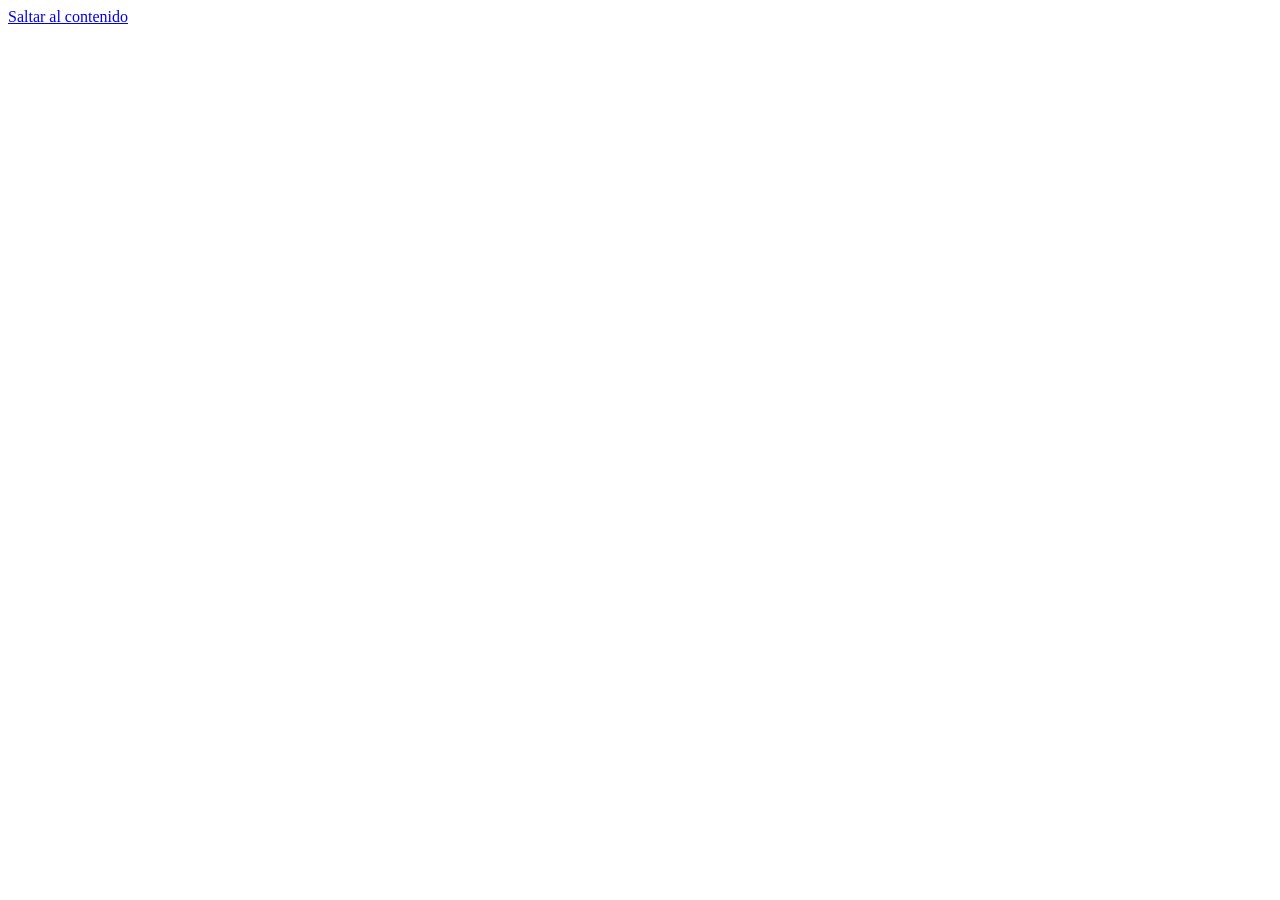
==== index.html @ cdac4b61 "Añadir la aplicación web y las instrucciones de uso" ====
<!doctype html>
<html lang="es-PE">
<head>
  <meta charset="utf-8">
  <meta name="viewport" content="width=device-width,initial-scale=1">
  <meta name="theme-color" content="#1F5D3A">
  <meta name="description" content="AgroAlerta: registra observaciones de tus cultivos, prepara evidencia y sigue tus casos.">
  <title>AgroAlerta · Cuidamos lo que cultivas</title>
  <link rel="icon" href="iconos/hoja.svg" type="image/svg+xml">
  <link rel="stylesheet" href="css/estilos.css">
  <script id="catalogo-del-paquete" type="application/json">
{
  "version": "agroalerta-online-1",
  "casos": [
    {
      "id": "CC-001",
      "crop": "Tomate",
      "zone": "Sector norte",
      "status": "Revisión requerida",
      "date": "2026-11-05",
      "urgency": "Alta declarada",
      "reason": "El productor pide revisión",
      "complete": true
    },
    {
      "id": "CC-002",
      "crop": "Lechuga",
      "zone": "Sector sur",
      "status": "Completar evidencia",
      "date": "2026-11-04",
      "urgency": "Normal declarada",
      "reason": "Falta fotografía de detalle",
      "complete": false
    },
    {
      "id": "CC-003",
      "crop": "Tomate",
      "zone": "Sector sur",
      "status": "En seguimiento",
      "date": "2026-11-03",
      "urgency": "Normal declarada",
      "reason": "Revisión de evolución pendiente",
      "complete": true
    }
  ],
  "guias": [
    {
      "id": "OBS-1",
      "crop": "Hortalizas",
      "version": "1.0",
      "author": "Equipo AgroAlerta",
      "status": "En revisión",
      "source": "Guía de observación. Referencia: SENASA (2020)",
      "url": "https://www.senasa.gob.pe/senasacontigo/miles-de-agricultores-ya-aplican-control-biologico-para-manejo-de-plagas/"
    },
    {
      "id": "OBS-0",
      "crop": "Hortalizas",
      "version": "0.9",
      "author": "Equipo AgroAlerta",
      "status": "Retirada",
      "source": "Archivo de guías",
      "url": null
    }
  ]
}
  </script>
  <script defer src="js/datos.js"></script>
  <script defer src="js/script.js"></script>
</head>
<body>
  <a class="skip" href="#main">Saltar al contenido</a>
  <template id="plantilla-parcelas">
<div class="p02"><section id="inicio-parcelas" class="bienvenida">
      <div class="bienvenida-texto">
        <p class="etiqueta-superior">Gestión de parcelas</p>
        <h1 tabindex="-1">Mis parcelas</h1>
        <p>Registra tus cultivos y abre el historial de observaciones de cada parcela.</p>
      </div>

      
      <figure class="imagen imagen-hero"><img src="imagenes/hero-agricola.jpg" alt="Hileras de hortalizas de hoja cultivadas en campo"></figure>
    </section>

    
    <section id="registrar-parcela" class="formulario-tarjeta">
      <h2>Registrar parcela</h2>
      <p>Indica el nombre y el cultivo. Puedes añadir un distrito o sector.</p>

      <form id="parcel-form" novalidate>
          <div class="form-error" role="alert" tabindex="-1" hidden></div>
        <div class="campo">
          <label for="parcelName">Nombre de la parcela <span class="requisito">(obligatorio)</span></label>
          <input type="text" id="parcelName" name="parcelName" maxlength="80" placeholder="Ej.: Parcela Norte" required>
        </div>

        <div class="campo">
          <label for="crop">Cultivo <span class="requisito">(obligatorio)</span></label>
          <input type="text" id="crop" name="crop" list="hortalizas" required maxlength="80" placeholder="Ej.: Lechuga">
          <datalist id="hortalizas"><option>Lechuga</option><option>Tomate</option><option>Ají</option><option>Cebolla</option><option>Papa</option></datalist>
        </div>

        <div class="campo">
          <label for="zone">Zona <span class="requisito">(opcional)</span></label>
          <input type="text" id="zone" name="zone" maxlength="100" placeholder="Ej.: Valle del Mantaro">
        </div>

        <div class="acciones">
          
          <button class="button primary" type="submit">Registrar parcela</button>
          
        </div>
      </form>
    </section>

    <section class="mis-parcelas" aria-labelledby="tus-parcelas"><h2 id="tus-parcelas">Parcelas registradas</h2><div class="lista-parcelas"></div></section></div>
</template>
  <div id="app"></div>
  <div id="announcer" class="sr-only" role="status" aria-live="polite" aria-atomic="true"></div>
  <div id="toast" class="toast" role="status" hidden></div>
  <dialog id="image-dialog" aria-label="Fotografía ampliada"><button class="button secondary" id="close-image">Cerrar imagen</button><img alt="Fotografía del caso ampliada" id="full-image"></dialog>
  <noscript>Activa JavaScript para abrir tu cuaderno de campo.</noscript>
</body>
</html>
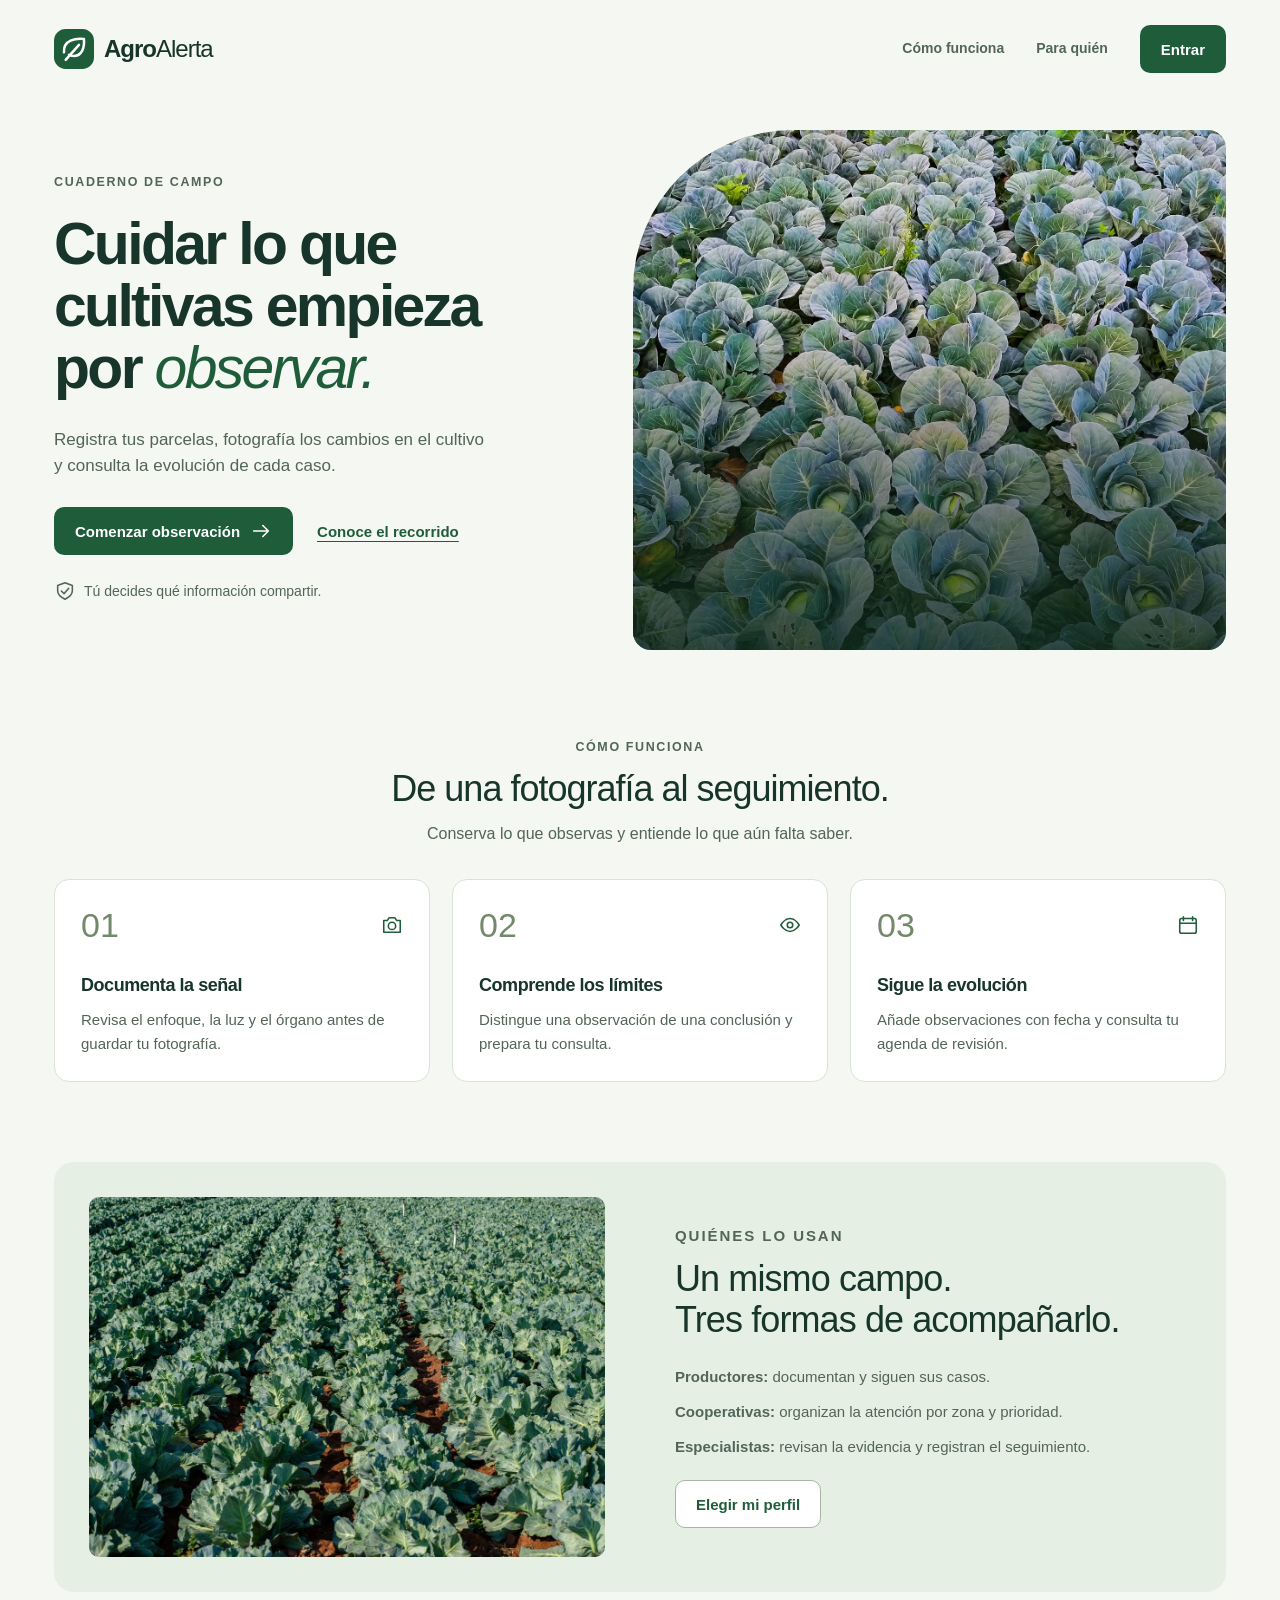
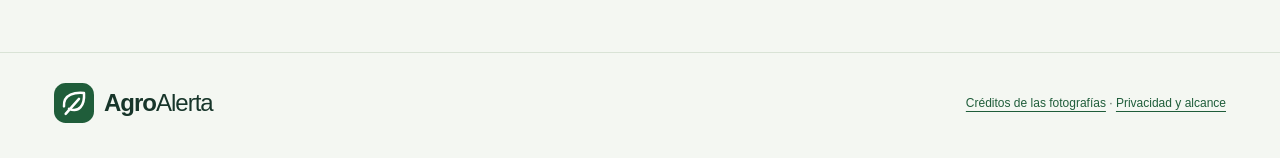
==== commit 5edde82a: "Retirar los datos incrustados de la portada" ====
--- a/index.html
+++ b/index.html
@@ -1,124 +1,67 @@
-<!doctype html>
-<html lang="es-PE">
-<head>
-  <meta charset="utf-8">
-  <meta name="viewport" content="width=device-width,initial-scale=1">
-  <meta name="theme-color" content="#1F5D3A">
-  <meta name="description" content="AgroAlerta: registra observaciones de tus cultivos, prepara evidencia y sigue tus casos.">
-  <title>AgroAlerta · Cuidamos lo que cultivas</title>
-  <link rel="icon" href="iconos/hoja.svg" type="image/svg+xml">
-  <link rel="stylesheet" href="css/estilos.css">
-  <script id="catalogo-del-paquete" type="application/json">
-{
-  "version": "agroalerta-online-1",
-  "casos": [
-    {
-      "id": "CC-001",
-      "crop": "Tomate",
-      "zone": "Sector norte",
-      "status": "Revisión requerida",
-      "date": "2026-11-05",
-      "urgency": "Alta declarada",
-      "reason": "El productor pide revisión",
-      "complete": true
-    },
-    {
-      "id": "CC-002",
-      "crop": "Lechuga",
-      "zone": "Sector sur",
-      "status": "Completar evidencia",
-      "date": "2026-11-04",
-      "urgency": "Normal declarada",
-      "reason": "Falta fotografía de detalle",
-      "complete": false
-    },
-    {
-      "id": "CC-003",
-      "crop": "Tomate",
-      "zone": "Sector sur",
-      "status": "En seguimiento",
-      "date": "2026-11-03",
-      "urgency": "Normal declarada",
-      "reason": "Revisión de evolución pendiente",
-      "complete": true
-    }
-  ],
-  "guias": [
-    {
-      "id": "OBS-1",
-      "crop": "Hortalizas",
-      "version": "1.0",
-      "author": "Equipo AgroAlerta",
-      "status": "En revisión",
-      "source": "Guía de observación. Referencia: SENASA (2020)",
-      "url": "https://www.senasa.gob.pe/senasacontigo/miles-de-agricultores-ya-aplican-control-biologico-para-manejo-de-plagas/"
-    },
-    {
-      "id": "OBS-0",
-      "crop": "Hortalizas",
-      "version": "0.9",
-      "author": "Equipo AgroAlerta",
-      "status": "Retirada",
-      "source": "Archivo de guías",
-      "url": null
-    }
-  ]
-}
-  </script>
-  <script defer src="js/datos.js"></script>
-  <script defer src="js/script.js"></script>
-</head>
-<body>
-  <a class="skip" href="#main">Saltar al contenido</a>
-  <template id="plantilla-parcelas">
-<div class="p02"><section id="inicio-parcelas" class="bienvenida">
-      <div class="bienvenida-texto">
-        <p class="etiqueta-superior">Gestión de parcelas</p>
-        <h1 tabindex="-1">Mis parcelas</h1>
-        <p>Registra tus cultivos y abre el historial de observaciones de cada parcela.</p>
-      </div>
-
-      
-      <figure class="imagen imagen-hero"><img src="imagenes/hero-agricola.jpg" alt="Hileras de hortalizas de hoja cultivadas en campo"></figure>
-    </section>
-
-    
-    <section id="registrar-parcela" class="formulario-tarjeta">
-      <h2>Registrar parcela</h2>
-      <p>Indica el nombre y el cultivo. Puedes añadir un distrito o sector.</p>
-
-      <form id="parcel-form" novalidate>
-          <div class="form-error" role="alert" tabindex="-1" hidden></div>
-        <div class="campo">
-          <label for="parcelName">Nombre de la parcela <span class="requisito">(obligatorio)</span></label>
-          <input type="text" id="parcelName" name="parcelName" maxlength="80" placeholder="Ej.: Parcela Norte" required>
-        </div>
-
-        <div class="campo">
-          <label for="crop">Cultivo <span class="requisito">(obligatorio)</span></label>
-          <input type="text" id="crop" name="crop" list="hortalizas" required maxlength="80" placeholder="Ej.: Lechuga">
-          <datalist id="hortalizas"><option>Lechuga</option><option>Tomate</option><option>Ají</option><option>Cebolla</option><option>Papa</option></datalist>
-        </div>
-
-        <div class="campo">
-          <label for="zone">Zona <span class="requisito">(opcional)</span></label>
-          <input type="text" id="zone" name="zone" maxlength="100" placeholder="Ej.: Valle del Mantaro">
-        </div>
-
-        <div class="acciones">
-          
-          <button class="button primary" type="submit">Registrar parcela</button>
-          
-        </div>
-      </form>
-    </section>
-
-    <section class="mis-parcelas" aria-labelledby="tus-parcelas"><h2 id="tus-parcelas">Parcelas registradas</h2><div class="lista-parcelas"></div></section></div>
-</template>
-  <div id="app"></div>
-  <div id="announcer" class="sr-only" role="status" aria-live="polite" aria-atomic="true"></div>
-  <div id="toast" class="toast" role="status" hidden></div>
-  <dialog id="image-dialog" aria-label="Fotografía ampliada"><button class="button secondary" id="close-image">Cerrar imagen</button><img alt="Fotografía del caso ampliada" id="full-image"></dialog>
-  <noscript>Activa JavaScript para abrir tu cuaderno de campo.</noscript>
-</body>
-</html>
+<!doctype html>
+<html lang="es-PE">
+<head>
+  <meta charset="utf-8">
+  <meta name="viewport" content="width=device-width,initial-scale=1">
+  <meta name="theme-color" content="#1F5D3A">
+  <meta name="description" content="AgroAlerta: registra observaciones de tus cultivos, prepara evidencia y sigue tus casos.">
+  <title>AgroAlerta · Cuidamos lo que cultivas</title>
+  <link rel="icon" href="iconos/hoja.svg" type="image/svg+xml">
+  <link rel="stylesheet" href="css/estilos.css">
+  <script defer src="js/datos.js"></script>
+  <script defer src="js/script.js"></script>
+</head>
+<body>
+  <a class="skip" href="#main">Saltar al contenido</a>
+  <template id="plantilla-parcelas">
+<div class="p02"><section id="inicio-parcelas" class="bienvenida">
+      <div class="bienvenida-texto">
+        <p class="etiqueta-superior">Gestión de parcelas</p>
+        <h1 tabindex="-1">Mis parcelas</h1>
+        <p>Registra tus cultivos y abre el historial de observaciones de cada parcela.</p>
+      </div>
+
+      
+      <figure class="imagen imagen-hero"><img src="imagenes/hero-agricola.jpg" alt="Hileras de hortalizas de hoja cultivadas en campo"></figure>
+    </section>
+
+    
+    <section id="registrar-parcela" class="formulario-tarjeta">
+      <h2>Registrar parcela</h2>
+      <p>Indica el nombre y el cultivo. Puedes añadir un distrito o sector.</p>
+
+      <form id="parcel-form" novalidate>
+          <div class="form-error" role="alert" tabindex="-1" hidden></div>
+        <div class="campo">
+          <label for="parcelName">Nombre de la parcela <span class="requisito">(obligatorio)</span></label>
+          <input type="text" id="parcelName" name="parcelName" maxlength="80" placeholder="Ej.: Parcela Norte" required>
+        </div>
+
+        <div class="campo">
+          <label for="crop">Cultivo <span class="requisito">(obligatorio)</span></label>
+          <input type="text" id="crop" name="crop" list="hortalizas" required maxlength="80" placeholder="Ej.: Lechuga">
+          <datalist id="hortalizas"><option>Lechuga</option><option>Tomate</option><option>Ají</option><option>Cebolla</option><option>Papa</option></datalist>
+        </div>
+
+        <div class="campo">
+          <label for="zone">Zona <span class="requisito">(opcional)</span></label>
+          <input type="text" id="zone" name="zone" maxlength="100" placeholder="Ej.: Valle del Mantaro">
+        </div>
+
+        <div class="acciones">
+          
+          <button class="button primary" type="submit">Registrar parcela</button>
+          
+        </div>
+      </form>
+    </section>
+
+    <section class="mis-parcelas" aria-labelledby="tus-parcelas"><h2 id="tus-parcelas">Parcelas registradas</h2><div class="lista-parcelas"></div></section></div>
+</template>
+  <div id="app"></div>
+  <div id="announcer" class="sr-only" role="status" aria-live="polite" aria-atomic="true"></div>
+  <div id="toast" class="toast" role="status" hidden></div>
+  <dialog id="image-dialog" aria-label="Fotografía ampliada"><button class="button secondary" id="close-image">Cerrar imagen</button><img alt="Fotografía del caso ampliada" id="full-image"></dialog>
+  <noscript>Activa JavaScript para abrir tu cuaderno de campo.</noscript>
+</body>
+</html>
--- a/css/estilos.css
+++ b/css/estilos.css
@@ -0,0 +1,3612 @@
+:root {
+  --green:#1f5d3a;
+  --green-dark:#17352a;
+  --green-soft:#e6efe4;
+  --bg:#f4f7f2;
+  --paper:#fff;
+  --line:#d9e3d6;
+  --muted:#526557;
+  --gold:#c6ac6c;
+  --amber:#744a13;
+  --amber-bg:#fff2d9;
+  --error:#a32525;
+  --radius:18px
+}
+
+* {
+  box-sizing:border-box
+}
+
+html {
+  scroll-behavior:smooth;
+  scroll-padding-top:30px
+}
+
+body {
+  margin:0;
+  background:var(--bg);
+  color:var(--green-dark);
+  font:16px/1.55 Arial,Helvetica,sans-serif
+}
+
+a {
+  color:var(--green);
+  text-underline-offset:4px
+}
+
+button,input,select,textarea {
+  font:inherit
+}
+
+button,a,input,select,textarea,summary {
+  -webkit-tap-highlight-color:transparent
+}
+
+button {
+  cursor:pointer
+}
+
+button:disabled {
+  cursor:wait;
+  opacity:.7
+}
+
+a:focus-visible,button:focus-visible,input:focus-visible,textarea:focus-visible,select:focus-visible,summary:focus-visible {
+  outline:3px solid #9b6516;
+  outline-offset:4px
+}
+
+h1:focus {
+  outline:none
+}
+
+input:focus,textarea:focus,select:focus {
+  border-color:var(--green)
+}
+
+h1,h2,h3,p {
+  margin:0
+}
+
+h1,h2,h3 {
+  line-height:1.2;
+  letter-spacing:-.025em
+}
+
+h1 {
+  font-size:36px
+}
+
+h2 {
+  font-size:23px
+}
+
+h3 {
+  font-size:18px
+}
+
+p+p {
+  margin-top:12px
+}
+
+img {
+  display:block;
+  max-width:100%;
+  height:auto
+}
+
+fieldset {
+  border:0;
+  margin:20px 0;
+  padding:0;
+  min-width:0
+}
+
+legend {
+  font-weight:700;
+  margin-bottom:10px
+}
+
+summary {
+  cursor:pointer;
+  font-weight:700;
+  min-height:48px;
+  display:list-item;
+  padding:12px 4px
+}
+
+details p {
+  padding:5px 4px 15px;
+  color:var(--muted)
+}
+
+details+details {
+  border-top:1px solid var(--line)
+}
+
+ul {
+  padding-left:22px
+}
+
+li+li {
+  margin-top:12px
+}
+
+.icon {
+  width:22px;
+  height:22px;
+  flex:0 0 22px;
+  vertical-align:middle
+}
+
+.sr-only,.skip:not(:focus) {
+  position:absolute;
+  width:1px;
+  height:1px;
+  padding:0;
+  margin:-1px;
+  overflow:hidden;
+  clip:rect(0,0,0,0);
+  white-space:nowrap;
+  border:0
+}
+
+.skip:focus {
+  position:fixed;
+  top:12px;
+  left:12px;
+  background:#fff;
+  color:var(--green);
+  padding:14px 20px;
+  border:2px solid var(--green);
+  z-index:1000
+}
+
+.logo {
+  display:flex;
+  align-items:center;
+  gap:10px;
+  color:var(--green-dark);
+  font-size:24px;
+  letter-spacing:-1px;
+  text-decoration:none;
+  font-weight:700;
+  white-space:nowrap
+}
+
+.logo-light {
+  font-weight:400
+}
+
+.logo img {
+  flex:0 0 40px
+}
+
+.button {
+  display:inline-flex;
+  justify-content:center;
+  align-items:center;
+  gap:10px;
+  min-height:48px;
+  padding:12px 20px;
+  border:1px solid transparent;
+  border-radius:10px;
+  text-decoration:none;
+  font-weight:700;
+  font-size:15px;
+  line-height:1.4;
+  transition:background .15s,transform .15s;
+  text-align:center
+}
+
+.button:hover {
+  transform:translateY(-1px)
+}
+
+.primary {
+  background:var(--green);
+  color:white
+}
+
+.primary:hover {
+  background:#16492d
+}
+
+.secondary {
+  background:white;
+  color:var(--green);
+  border-color:#a4b6a1
+}
+
+.secondary:hover {
+  background:#edf3ea
+}
+
+.light {
+  background:#fff;
+  color:var(--green-dark)
+}
+
+.text-link {
+  display:inline-flex;
+  align-items:center;
+  gap:8px;
+  min-height:44px;
+  font-weight:700;
+  font-size:15px
+}
+
+.wide {
+  width:100%
+}
+
+.actions {
+  display:flex;
+  align-items:center;
+  gap:12px;
+  flex-wrap:wrap
+}
+
+.eyebrow {
+  font-size:11px;
+  font-weight:700;
+  letter-spacing:.13em;
+  color:var(--muted);
+  line-height:1.5;
+  margin-bottom:10px
+}
+
+.intro {
+  color:var(--muted);
+  margin-top:10px;
+  max-width:700px;
+  font-size:15px
+}
+
+.help {
+  color:var(--muted);
+  font-size:14px;
+  line-height:1.5;
+  margin-top:7px
+}
+
+.subtle {
+  font-size:14px;
+  color:var(--muted);
+  display:flex;
+  gap:8px;
+  align-items:center
+}
+
+.badge {
+  display:inline-flex;
+  align-items:center;
+  gap:7px;
+  max-width:100%;
+  padding:6px 10px;
+  background:var(--green-soft);
+  border:1px solid #c8d9c3;
+  border-radius:7px;
+  color:var(--green);
+  font-size:12px;
+  font-weight:700;
+  line-height:1.35
+}
+
+.badge.amber {
+  background:var(--amber-bg);
+  color:var(--amber);
+  border-color:#ecd6ac
+}
+
+.panel {
+  padding:26px;
+  background:var(--paper);
+  border:1px solid var(--line);
+  border-radius:var(--radius);
+  min-width:0
+}
+
+.panel>h2,.panel>h3 {
+  margin-bottom:16px
+}
+
+.panel>p {
+  margin-bottom:12px
+}
+
+.stack {
+  display:flex;
+  flex-direction:column;
+  gap:22px;
+  min-width:0
+}
+
+.two-column {
+  display:grid;
+  grid-template-columns:minmax(0,1.35fr) minmax(300px,.85fr);
+  gap:24px;
+  align-items:start
+}
+
+.narrow {
+  max-width:760px
+}
+
+.field {
+  display:flex;
+  flex-direction:column;
+  margin-bottom:20px;
+  min-width:0
+}
+
+.field label {
+  font-size:14px;
+  font-weight:700;
+  margin-bottom:8px
+}
+
+.field input,.field textarea,.field select {
+  width:100%;
+  min-height:49px;
+  border:1px solid #aebead;
+  border-radius:9px;
+  padding:11px 12px;
+  color:var(--green-dark);
+  background:#fff;
+  min-width:0
+}
+
+.field textarea {
+  resize:vertical;
+  line-height:1.5
+}
+
+.form-grid {
+  display:grid;
+  grid-template-columns:repeat(2,minmax(0,1fr));
+  gap:0 18px
+}
+
+.checkbox,.radio {
+  display:flex;
+  align-items:flex-start;
+  gap:12px;
+  font-size:15px;
+  margin:12px 0;
+  padding:5px 0;
+  cursor:pointer;
+  min-height:44px
+}
+
+.checkbox input,.radio input {
+  width:20px;
+  height:20px;
+  flex:0 0 20px;
+  accent-color:var(--green);
+  margin:2px 0 0
+}
+
+.form-error {
+  background:#fff0ee;
+  color:#8f1d1d;
+  border:1px solid #d99c96;
+  border-left:4px solid #a32525;
+  border-radius:7px;
+  padding:13px 15px;
+  margin-bottom:18px
+}
+
+.notice {
+  display:flex;
+  gap:12px;
+  align-items:flex-start;
+  background:var(--green-soft);
+  color:var(--green-dark);
+  border:1px solid #c8d9c3;
+  border-radius:12px;
+  padding:16px;
+  font-size:14px;
+  margin:18px 0
+}
+
+.notice.warning {
+  background:#fff5e1;
+  color:#674316;
+  border-color:#e5cd9d
+}
+
+.notice .icon {
+  margin-top:1px
+}
+
+.empty {
+  border:1px dashed #b6c6af;
+  border-radius:16px;
+  padding:38px 26px;
+  text-align:center;
+  background:#f9fbf7
+}
+
+.empty>.icon {
+  width:38px;
+  height:38px;
+  color:#66815e;
+  margin-bottom:15px
+}
+
+.empty h2 {
+  font-size:22px
+}
+
+.empty p {
+  margin:12px auto 18px;
+  color:var(--muted);
+  font-size:15px;
+  max-width:500px
+}
+
+.empty-line {
+  padding:20px;
+  background:var(--bg);
+  border-radius:10px;
+  color:var(--muted)
+}
+
+.page-heading {
+  display:flex;
+  align-items:center;
+  justify-content:space-between;
+  gap:20px;
+  margin:8px 0 29px
+}
+
+.section-row {
+  display:flex;
+  gap:14px;
+  align-items:center;
+  justify-content:space-between;
+  margin:24px 0 18px
+}
+
+.section-row p {
+  font-size:14px;
+  color:var(--muted)
+}
+
+.section-row h2 {
+  font-size:22px
+}
+
+.toast {
+  position:fixed;
+  bottom:22px;
+  left:50%;
+  transform:translateX(-50%);
+  background:var(--green-dark);
+  color:#fff;
+  padding:16px 22px;
+  border-radius:12px;
+  box-shadow:0 8px 30px #17352a33;
+  max-width:min(640px,calc(100vw - 32px));
+  font-size:15px;
+  z-index:500
+}
+
+dialog {
+  border:1px solid var(--line);
+  border-radius:16px;
+  max-width:94vw;
+  max-height:94vh;
+  padding:16px;
+  background:white
+}
+
+dialog::backdrop {
+  background:#071e16b8
+}
+
+dialog img {
+  max-height:75vh;
+  object-fit:contain;
+  margin-top:12px;
+  max-width:85vw
+}
+
+body:has(dialog[open]) {
+  overflow:hidden
+}
+
+[hidden] {
+  display:none!important
+}
+
+/* Portada */
+.landing-header {
+  max-width:1380px;
+  margin:auto;
+  padding:25px 54px;
+  display:flex;
+  align-items:center;
+  justify-content:space-between;
+  gap:30px;
+  background:var(--bg)
+}
+
+.landing-header nav {
+  display:flex;
+  align-items:center;
+  gap:32px
+}
+
+.landing-header nav>a:not(.button) {
+  color:var(--muted);
+  font-weight:700;
+  text-decoration:none;
+  font-size:14px
+}
+
+.landing-main {
+  max-width:1380px;
+  margin:auto
+}
+
+.landing-hero {
+  display:grid;
+  grid-template-columns:1fr 1.08fr;
+  gap:30px;
+  padding:32px 54px 48px;
+  align-items:center
+}
+
+.hero-copy {
+  padding:15px 0 20px
+}
+
+.hero-copy>.eyebrow {
+  margin-bottom:22px
+}
+
+.hero-copy h1 {
+  font:500 clamp(44px,4.6vw,67px)/1.05 Arial,sans-serif;
+  letter-spacing:-.045em
+}
+
+.hero-copy h1 em {
+  color:var(--green);
+  font-weight:400
+}
+
+.hero-sub {
+  max-width:430px;
+  font-size:17px;
+  color:var(--muted);
+  margin:28px 0
+}
+
+.hero-copy .actions {
+  gap:24px
+}
+
+.hero-copy>.subtle {
+  margin-top:25px
+}
+
+.hero-visual {
+  position:relative;
+  min-height:520px;
+  height:38vw;
+  max-height:580px;
+  border-radius:160px 18px 18px 18px;
+  isolation:isolate
+}
+
+.hero-field {
+  position:absolute;
+  inset:0;
+  height:100%;
+  width:100%;
+  object-fit:cover;
+  border-radius:inherit
+}
+
+.hero-visual:after {
+  position:absolute;
+  content:"";
+  inset:0;
+  background:linear-gradient(0deg,#102c1fc9 0%,#102c1f00 65%);
+  border-radius:inherit;
+  z-index:0
+}
+
+.photo-caption {
+  position:absolute;
+  bottom:70px;
+  left:35px;
+  right:20px;
+  color:white;
+  z-index:1;
+  font:28px/1.28 Arial,sans-serif
+}
+
+.photo-caption strong {
+  font-weight:400
+}
+
+.floating-observation {
+  display:flex;
+  gap:15px;
+  align-items:center;
+  position:absolute;
+  bottom:18px;
+  left:-26px;
+  padding:17px 22px;
+  background:white;
+  box-shadow:0 8px 30px #12332214;
+  border-radius:12px;
+  z-index:2
+}
+
+.floating-observation>.icon {
+  width:30px;
+  height:30px;
+  color:var(--green)
+}
+
+.floating-observation strong {
+  font-size:14px
+}
+
+.floating-observation span {
+  display:block;
+  font-size:12px;
+  color:var(--muted);
+  margin-top:2px
+}
+
+.demo-strip {
+  margin:0 54px 45px;
+  display:flex;
+  gap:14px;
+  padding:18px 22px;
+  border:1px solid var(--line);
+  border-radius:12px;
+  align-items:center;
+  font-size:13px;
+  color:var(--muted);
+  background:#edf2e9
+}
+
+.demo-strip strong {
+  color:var(--green-dark)
+}
+
+.demo-strip>.icon {
+  flex-basis:24px
+}
+
+.landing-section {
+  padding:40px 54px 50px
+}
+
+.section-title {
+  text-align:center;
+  margin-bottom:32px
+}
+
+.section-title h2 {
+  font:36px/1.2 Arial,sans-serif;
+  letter-spacing:-1px
+}
+
+.section-title>p:last-child {
+  color:var(--muted);
+  margin-top:12px
+}
+
+.steps-cards {
+  display:grid;
+  grid-template-columns:repeat(3,minmax(0,1fr));
+  gap:22px
+}
+
+.step-card {
+  padding:26px;
+  border:1px solid var(--line);
+  border-radius:15px;
+  background:#fff
+}
+
+.step-card>div {
+  display:flex;
+  align-items:center;
+  justify-content:space-between;
+  margin-bottom:30px
+}
+
+.step-number {
+  font:34px Arial,sans-serif;
+  color:#72896a
+}
+
+.step-card .icon {
+  color:var(--green);
+  width:28px;
+  height:28px
+}
+
+.step-card h3 {
+  margin-bottom:12px
+}
+
+.step-card p {
+  font-size:15px;
+  color:var(--muted)
+}
+
+.audience {
+  display:grid;
+  grid-template-columns:1fr 1fr;
+  align-items:center;
+  gap:70px;
+  background:var(--green-soft);
+  margin:30px 54px 60px;
+  padding:35px;
+  border-radius:20px
+}
+
+.audience>img {
+  width:100%;
+  height:360px;
+  object-fit:cover;
+  border-radius:10px
+}
+
+.audience h2 {
+  font:36px/1.15 Arial,sans-serif;
+  margin-bottom:24px
+}
+
+.audience p {
+  font-size:15px;
+  color:var(--muted)
+}
+
+.audience .button {
+  margin-top:22px
+}
+
+.landing-footer {
+  padding:30px 54px 35px;
+  display:flex;
+  align-items:center;
+  justify-content:space-between;
+  border-top:1px solid var(--line)
+}
+
+.landing-footer p {
+  font-size:12px;
+  text-align:right;
+  color:var(--muted)
+}
+
+/* Acceso */
+.access-layout {
+  display:grid;
+  grid-template-columns:42% 58%;
+  min-height:100vh
+}
+
+.access-story {
+  position:relative;
+  background:var(--green-dark);
+  min-height:700px;
+  isolation:isolate;
+  overflow:hidden
+}
+
+.access-story>.logo {
+  position:relative;
+  z-index:3;
+  margin:36px;
+  color:white
+}
+
+.access-story>img {
+  width:100%;
+  height:100%;
+  object-fit:cover;
+  position:absolute;
+  inset:0;
+  opacity:.56;
+  z-index:0
+}
+
+.access-story:after {
+  content:"";
+  position:absolute;
+  inset:0;
+  background:linear-gradient(0deg,#123422ed,transparent);
+  z-index:1
+}
+
+.access-story>div {
+  position:absolute;
+  bottom:65px;
+  left:46px;
+  right:40px;
+  z-index:2;
+  color:white
+}
+
+.access-story .eyebrow {
+  color:#e1e9db
+}
+
+.access-story h2 {
+  font:52px/1.05 Arial,sans-serif;
+  margin-bottom:22px
+}
+
+.access-panel {
+  padding:38px clamp(26px,6vw,110px) 50px;
+  background:#fff
+}
+
+.access-panel .page-heading {
+  margin-top:35px;
+  margin-bottom:28px
+}
+
+.access-panel h1 {
+  font-size:32px
+}
+
+.role-options {
+  margin:0 0 22px
+}
+
+.role-option {
+  display:flex;
+  align-items:flex-start;
+  gap:15px;
+  border:1px solid var(--line);
+  padding:16px;
+  border-radius:12px;
+  margin-bottom:10px;
+  cursor:pointer;
+  min-height:74px
+}
+
+.role-option:has(input:checked) {
+  border-color:var(--green);
+  background:#f0f5ec;
+  box-shadow:inset 0 0 0 1px var(--green)
+}
+
+.role-option input {
+  width:20px;
+  height:20px;
+  accent-color:var(--green);
+  margin-top:2px
+}
+
+.role-option small {
+  display:block;
+  font-size:13px;
+  color:var(--muted);
+  margin-top:4px
+}
+
+.register-details {
+  margin:10px 0 20px;
+  border:1px solid var(--line);
+  border-radius:10px;
+  padding:0 15px
+}
+
+.register-details summary {
+  font-size:14px
+}
+
+.register-details .help {
+  margin-bottom:15px
+}
+
+.register-details .button {
+  margin-bottom:18px
+}
+
+/* Espacio de trabajo */
+.app-shell {
+  display:grid;
+  grid-template-columns:232px minmax(0,1fr);
+  min-height:100vh
+}
+
+.sidebar {
+  position:sticky;
+  top:0;
+  height:100vh;
+  background:white;
+  border-right:1px solid var(--line);
+  padding:28px 18px 18px;
+  display:flex;
+  flex-direction:column;
+  overflow:auto
+}
+
+.sidebar>.logo {
+  font-size:23px;
+  padding:0 5px
+}
+
+.sidebar-label {
+  font-size:9px;
+  letter-spacing:.13em;
+  color:var(--muted);
+  margin:38px 14px 14px;
+  font-weight:700
+}
+
+.nav-link {
+  display:flex;
+  gap:12px;
+  align-items:center;
+  text-decoration:none;
+  color:var(--muted);
+  font-size:14px;
+  line-height:1.3;
+  padding:13px 14px;
+  min-height:49px;
+  margin-bottom:5px;
+  border-radius:9px
+}
+
+.nav-link:hover {
+  background:#f1f5ed
+}
+
+.nav-link.active {
+  color:var(--green);
+  background:var(--green-soft);
+  font-weight:700
+}
+
+.nav-link.active:before {
+  content:"";
+  position:absolute;
+  left:0;
+  width:4px;
+  height:26px;
+  background:var(--green);
+  border-radius:0 4px 4px 0
+}
+
+.sidebar-note {
+  background:#f5f7ef;
+  border:1px solid #e3e9d9;
+  padding:18px 16px;
+  border-radius:14px;
+  margin:26px 4px 24px
+}
+
+.sidebar-note>.icon {
+  color:#638354;
+  margin-bottom:10px
+}
+
+.sidebar-note strong {
+  font:21px/1.2 Arial,sans-serif;
+  display:block
+}
+
+.sidebar-note p {
+  font-size:12px;
+  color:var(--muted);
+  margin-top:12px
+}
+
+.sidebar-profile {
+  display:flex;
+  gap:11px;
+  padding:17px 5px 0;
+  border-top:1px solid var(--line);
+  margin-top:auto;
+  font-size:13px;
+  align-items:center
+}
+
+.avatar {
+  display:grid;
+  place-items:center;
+  width:36px;
+  height:36px;
+  border-radius:50%;
+  background:#e6efe4;
+  font-weight:700;
+  flex-shrink:0
+}
+
+.sidebar-profile a {
+  display:block;
+  font-size:11px;
+  margin-top:3px;
+  color:var(--muted)
+}
+
+.workspace {
+  min-width:0
+}
+
+.workspace-header {
+  height:75px;
+  background:#ffffffa6;
+  border-bottom:1px solid var(--line);
+  display:flex;
+  align-items:center;
+  gap:25px;
+  padding:0 38px
+}
+
+.workspace-label {
+  font-size:10px;
+  font-weight:700;
+  letter-spacing:.14em;
+  color:var(--muted);
+  margin-right:auto
+}
+
+.connection {
+  font-size:12px;
+  color:var(--green)
+}
+
+.help-link {
+  font-size:12px;
+  text-decoration:none;
+  display:flex;
+  align-items:center;
+  gap:8px
+}
+
+.help-link .icon {
+  width:18px;
+  height:18px
+}
+
+.demo-banner {
+  padding:10px 38px;
+  display:flex;
+  gap:10px;
+  align-items:center;
+  font-size:11px;
+  border-bottom:1px solid #e1e8dc;
+  background:#eef3e9;
+  color:var(--muted)
+}
+
+.demo-dot {
+  height:6px;
+  width:6px;
+  flex:0 0 6px;
+  border-radius:50%;
+  background:#6b815c
+}
+
+.demo-banner strong {
+  color:var(--green-dark)
+}
+
+.page-content {
+  padding:32px 38px 45px;
+  max-width:1540px;
+  margin:0 auto;
+  min-height:calc(100vh - 200px)
+}
+
+.app-footer {
+  display:flex;
+  justify-content:space-between;
+  gap:20px;
+  border-top:1px solid var(--line);
+  padding:19px 38px;
+  font-size:11px;
+  color:var(--muted)
+}
+
+.mobile-brand,.mobile-nav {
+  display:none
+}
+
+.dashboard-top {
+  display:grid;
+  grid-template-columns:minmax(0,1.8fr) minmax(260px,1fr);
+  gap:24px
+}
+
+.dashboard-hero {
+  position:relative;
+  min-height:284px;
+  border-radius:18px;
+  overflow:hidden;
+  background:var(--green-dark);
+  isolation:isolate
+}
+
+.dashboard-hero>img {
+  position:absolute;
+  inset:0;
+  width:100%;
+  height:100%;
+  object-fit:cover;
+  z-index:-2;
+  opacity:.7
+}
+
+.dashboard-hero:after {
+  content:"";
+  position:absolute;
+  inset:0;
+  background:linear-gradient(90deg,#143d2be8,#143d2b55);
+  z-index:-1
+}
+
+.dashboard-hero>div {
+  padding:30px
+}
+
+.dashboard-hero .eyebrow {
+  color:#d5e0cf
+}
+
+.dashboard-hero h2 {
+  font:35px/1.1 Arial,sans-serif;
+  color:#fff;
+  letter-spacing:-1px
+}
+
+.dashboard-hero p:not(.eyebrow) {
+  font-size:13px;
+  color:#f2f5ed;
+  margin-top:14px
+}
+
+.dashboard-hero .button {
+  margin-top:20px;
+  min-height:43px;
+  font-size:13px
+}
+
+.agenda-card {
+  background:white;
+  border:1px solid var(--line);
+  border-radius:18px;
+  padding:26px;
+  min-width:0
+}
+
+.agenda-card h2 {
+  font-size:21px
+}
+
+.agenda-empty {
+  padding:20px 0 0;
+  color:var(--muted)
+}
+
+.agenda-empty>.icon {
+  width:30px;
+  height:30px;
+  color:#809477;
+  margin-bottom:10px
+}
+
+.agenda-empty p {
+  font-size:14px;
+  line-height:1.6
+}
+
+.agenda-item {
+  display:flex;
+  align-items:center;
+  gap:12px;
+  text-decoration:none;
+  color:var(--green-dark);
+  padding:17px 0;
+  border-bottom:1px solid var(--line);
+  font-size:13px
+}
+
+.agenda-item small {
+  display:block;
+  color:var(--muted);
+  font-size:11px;
+  margin-top:4px
+}
+
+.date-block {
+  font-weight:700;
+  color:var(--green);
+  min-width:60px;
+  max-width:85px
+}
+
+.metrics {
+  display:grid;
+  grid-template-columns:repeat(3,minmax(0,1fr));
+  gap:16px;
+  margin:22px 0 30px
+}
+
+.metrics>div {
+  display:flex;
+  gap:14px;
+  align-items:center;
+  border:1px solid var(--line);
+  border-radius:12px;
+  padding:20px;
+  background:white
+}
+
+.metrics>.icon {
+  color:var(--green)
+}
+
+.metrics span {
+  font-size:12px;
+  color:var(--muted)
+}
+
+.metrics strong {
+  font-size:27px;
+  font-weight:500;
+  margin-right:5px;
+  color:var(--green-dark)
+}
+
+.metrics .icon {
+  width:25px;
+  height:25px;
+  color:#607d54
+}
+
+.case-grid {
+  display:grid;
+  grid-template-columns:repeat(2,minmax(0,1fr));
+  gap:22px
+}
+
+.case-card {
+  background:white;
+  border:1px solid var(--line);
+  border-radius:15px;
+  overflow:hidden;
+  min-width:0
+}
+
+.case-photo {
+  width:100%;
+  height:155px;
+  object-fit:cover;
+  background:var(--green-soft);
+  font-size:13px
+}
+
+.case-card-body {
+  padding:20px
+}
+
+.card-meta {
+  display:flex;
+  justify-content:space-between;
+  gap:10px;
+  align-items:center;
+  font-size:11px;
+  color:var(--muted);
+  margin-bottom:15px
+}
+
+.case-card h3 a {
+  color:var(--green-dark);
+  text-decoration:none
+}
+
+.case-card-body>p {
+  font-size:14px;
+  color:var(--muted);
+  margin-top:10px;
+  display:-webkit-box;
+  -webkit-line-clamp:3;
+  -webkit-box-orient:vertical;
+  overflow:hidden
+}
+
+.case-bottom {
+  display:flex;
+  align-items:center;
+  justify-content:space-between;
+  gap:10px;
+  margin-top:17px;
+  border-top:1px solid var(--line);
+  padding-top:10px
+}
+
+.case-bottom>span {
+  font-size:10px;
+  color:var(--muted)
+}
+
+.case-bottom .text-link {
+  font-size:12px
+}
+
+.case-bottom .icon {
+  width:17px;
+  height:17px
+}
+
+.care-note {
+  display:flex;
+  gap:16px;
+  align-items:center;
+  border:1px solid var(--line);
+  border-radius:14px;
+  padding:22px;
+  margin-top:28px;
+  background:#eef3e8;
+  font-size:13px
+}
+
+.care-note>.icon {
+  color:var(--green)
+}
+
+.care-note p {
+  color:var(--muted);
+  font-size:12px;
+  margin-top:4px
+}
+
+.care-note>a {
+  margin-left:auto;
+  white-space:nowrap;
+  font-size:12px
+}
+
+.plot-card {
+  display:flex;
+  gap:18px;
+  align-items:flex-start
+}
+
+.plot-card h2 {
+  font-size:21px
+}
+
+.plot-card p:not(.eyebrow) {
+  font-size:14px;
+  color:var(--muted);
+  margin-top:8px
+}
+
+.plot-icon {
+  background:var(--green-soft);
+  border-radius:12px;
+  display:grid;
+  place-items:center;
+  flex-shrink:0;
+  width:46px;
+  height:46px
+}
+
+.plot-actions {
+  display:flex;
+  flex-direction:column;
+  align-items:flex-start;
+  gap:6px;
+  margin-left:auto
+}
+
+.plot-actions .button {
+  font-size:12px;
+  padding:10px 14px;
+  white-space:nowrap
+}
+
+.plot-actions .text-link {
+  font-size:12px
+}
+
+/* Captura y resultado */
+.stepper {
+  list-style:none;
+  padding:0;
+  display:flex;
+  align-items:center;
+  gap:32px;
+  margin:0 0 30px;
+  font-size:13px;
+  color:var(--muted)
+}
+
+.stepper li {
+  display:flex;
+  align-items:center;
+  gap:9px;
+  margin:0
+}
+
+.stepper span {
+  width:27px;
+  height:27px;
+  border-radius:50%;
+  border:1px solid #a8b99f;
+  display:grid;
+  place-items:center;
+  font-size:11px;
+  font-weight:700;
+  flex-shrink:0
+}
+
+.stepper .current {
+  color:var(--green);
+  font-weight:700
+}
+
+.stepper .current span,.stepper .done span {
+  background:var(--green);
+  color:white;
+  border-color:var(--green)
+}
+
+.capture-layout {
+  display:grid;
+  grid-template-columns:minmax(0,1.7fr) minmax(250px,.8fr);
+  gap:26px;
+  align-items:start
+}
+
+.capture-panel {
+  padding:30px
+}
+
+.capture-panel .section-row {
+  margin-top:0
+}
+
+.capture-panel .section-row h2 {
+  font-size:25px
+}
+
+.capture-panel .section-row .icon {
+  width:30px;
+  height:30px;
+  color:var(--green)
+}
+
+.capture-panel p {
+  font-size:14px;
+  color:var(--muted)
+}
+
+.capture-panel .eyebrow {
+  font-size:10px
+}
+
+.upload-area {
+  border:1px dashed #9cad91;
+  background:#f4f7f0;
+  border-radius:14px;
+  padding:22px;
+  text-align:center;
+  margin:24px 0
+}
+
+.upload-empty {
+  padding:25px 10px 28px
+}
+
+.upload-empty>.icon {
+  width:48px;
+  height:48px;
+  color:#759067;
+  margin-bottom:15px
+}
+
+.upload-empty h3 {
+  font-size:22px;
+  margin-bottom:10px
+}
+
+.upload-actions {
+  display:flex;
+  gap:12px;
+  align-items:center;
+  justify-content:center;
+  flex-wrap:wrap
+}
+
+.upload-actions label:has(+input:focus-visible) {
+  outline:3px solid #9b6516;
+  outline-offset:4px
+}
+
+.upload-area>.help {
+  font-size:12px;
+  margin-top:13px
+}
+
+.capture-photo {
+  width:100%;
+  max-height:330px;
+  object-fit:contain;
+  background:#e5ebdd;
+  border-radius:8px;
+  margin-bottom:18px
+}
+
+.staged-photo {
+  padding:18px;
+  border:2px solid var(--green);
+  border-radius:12px;
+  margin:20px 0;
+  background:#f0f5ec
+}
+
+.staged-photo h3 {
+  margin-bottom:14px
+}
+
+.staged-photo img {
+  max-height:300px;
+  object-fit:contain;
+  margin:0 auto 18px
+}
+
+.saved-label {
+  font-size:12px;
+  color:var(--green);
+  display:flex;
+  gap:8px;
+  align-items:center
+}
+
+.quality-options {
+  margin:25px 0
+}
+
+.quality-options legend {
+  font-size:15px
+}
+
+.quality-options .radio {
+  font-size:14px
+}
+
+.capture-guide {
+  border:1px solid #d8e2cf;
+  background:#eaf0e1;
+  border-radius:17px;
+  padding:28px;
+  color:var(--green-dark)
+}
+
+.guide-icon {
+  display:grid;
+  place-items:center;
+  width:47px;
+  height:47px;
+  border-radius:50%;
+  background:white;
+  color:#657f53;
+  margin-bottom:26px
+}
+
+.capture-guide h2 {
+  font:29px/1.2 Arial,sans-serif
+}
+
+.capture-guide p {
+  font-size:14px;
+  margin-top:14px
+}
+
+.capture-guide .eyebrow {
+  margin:0 0 10px;
+  font-size:10px
+}
+
+.checklist {
+  list-style:none;
+  padding:0;
+  font-size:14px;
+  margin:25px 0
+}
+
+.checklist li {
+  position:relative;
+  padding-left:25px;
+  line-height:1.6
+}
+
+.checklist li:before {
+  content:"✓";
+  position:absolute;
+  left:0;
+  color:var(--green);
+  font-weight:700
+}
+
+.guide-divider {
+  border-top:1px solid #bdceb1;
+  margin:25px 0
+}
+
+.capture-guide .help {
+  font-size:12px;
+  color:#536447
+}
+
+.result-layout {
+  display:grid;
+  grid-template-columns:minmax(240px,.8fr) minmax(0,1.4fr);
+  gap:28px;
+  align-items:start
+}
+
+.result-photo {
+  width:100%;
+  max-height:410px;
+  min-height:200px;
+  object-fit:contain;
+  background:#e6eddf;
+  border-radius:10px;
+  margin-bottom:15px
+}
+
+.evidence-panel {
+  padding:20px
+}
+
+.evidence-panel>h3 {
+  font-size:15px;
+  margin-top:18px
+}
+
+.evidence-panel>p {
+  font-size:14px;
+  color:var(--muted)
+}
+
+.context-list {
+  margin:22px 0;
+  font-size:14px
+}
+
+.context-list>div {
+  display:grid;
+  grid-template-columns:minmax(80px,.7fr) minmax(0,1.3fr);
+  gap:15px;
+  padding:12px 0;
+  border-bottom:1px solid var(--line)
+}
+
+dt {
+  color:var(--muted)
+}
+
+dd {
+  margin:0;
+  overflow-wrap:anywhere
+}
+
+.result-content {
+  display:flex;
+  flex-direction:column;
+  gap:22px
+}
+
+.result-status {
+  padding:28px;
+  border:1px solid #e0cea9;
+  background:#fff8e9;
+  border-radius:17px
+}
+
+.result-status h2 {
+  font:32px/1.12 Arial,sans-serif;
+  margin:22px 0 15px;
+  letter-spacing:-.6px
+}
+
+.result-lead {
+  font-size:17px;
+  color:#694e26
+}
+
+.result-status>p:last-child {
+  font-size:14px;
+  color:#6d5938
+}
+
+.certainty {
+  display:flex;
+  align-items:center;
+  justify-content:space-between;
+  gap:20px;
+  padding:16px 0;
+  margin:16px 0;
+  border-top:1px solid #e1d5bc;
+  border-bottom:1px solid #e1d5bc;
+  font-size:13px;
+  color:#694e26
+}
+
+.evidence-split {
+  display:grid;
+  grid-template-columns:1fr 1fr;
+  gap:20px;
+  margin:20px 0
+}
+
+.evidence-split>div {
+  padding:15px;
+  border-radius:10px;
+  background:var(--bg)
+}
+
+.evidence-split p {
+  font-size:14px;
+  color:var(--muted);
+  margin-top:9px
+}
+
+.mini-label {
+  font-size:10px;
+  font-weight:700;
+  color:var(--green);
+  letter-spacing:.1em
+}
+
+.result-content .panel>p {
+  font-size:14px;
+  color:var(--muted)
+}
+
+.next-step {
+  padding:25px;
+  background:var(--green-soft);
+  border:1px solid #cbdbc3;
+  border-radius:16px
+}
+
+.next-step h3 {
+  margin:12px 0
+}
+
+.next-step p {
+  font-size:14px;
+  color:var(--muted);
+  margin-bottom:20px
+}
+
+.next-step>.text-link {
+  margin-left:15px
+}
+
+.timeline h2 {
+  margin-bottom:25px
+}
+
+.timeline-item {
+  display:flex;
+  gap:17px;
+  position:relative;
+  padding-bottom:28px
+}
+
+.timeline-item:not(:last-of-type):before {
+  content:"";
+  position:absolute;
+  left:6px;
+  top:16px;
+  bottom:0;
+  border-left:1px solid #bdcdb5
+}
+
+.timeline-dot {
+  width:13px;
+  height:13px;
+  border:3px solid #e6efe4;
+  background:var(--green);
+  border-radius:50%;
+  flex:0 0 13px;
+  margin-top:3px;
+  z-index:1
+}
+
+.timeline-item>div {
+  min-width:0
+}
+
+.timeline-item h3 {
+  font-size:17px;
+  margin-bottom:9px
+}
+
+.timeline-item p {
+  font-size:14px
+}
+
+.timeline-item .eyebrow {
+  font-size:10px
+}
+
+.timeline-photo {
+  width:100%;
+  max-height:220px;
+  object-fit:contain;
+  border-radius:8px;
+  margin-top:15px;
+  background:#f0f4eb
+}
+
+.consult-photo {
+  width:100%;
+  height:240px;
+  object-fit:contain;
+  background:#e6eddf;
+  border-radius:10px
+}
+
+.protocol-steps {
+  padding-left:22px;
+  margin-top:28px
+}
+
+.protocol-steps li {
+  padding-left:8px;
+  margin-bottom:25px
+}
+
+.protocol-steps h3 {
+  margin-bottom:12px
+}
+
+.protocol-steps p {
+  font-size:14px;
+  color:var(--muted)
+}
+
+.protocol-steps .precaution {
+  background:#fff6e5;
+  padding:12px;
+  border-left:3px solid #c5a56d;
+  color:#654d25;
+  margin-top:14px;
+  border-radius:5px
+}
+
+.request-row {
+  display:flex;
+  align-items:center;
+  justify-content:space-between;
+  gap:24px
+}
+
+.request-row h2 {
+  font-size:21px;
+  margin:12px 0
+}
+
+.request-row p {
+  font-size:14px;
+  color:var(--muted)
+}
+
+.request-row>.stack {
+  flex-shrink:0;
+  gap:8px
+}
+
+.thread {
+  margin:18px 0
+}
+
+.thread p {
+  padding:13px;
+  background:var(--bg);
+  border-radius:9px;
+  font-size:14px
+}
+
+.filter-form .form-grid {
+  grid-template-columns:repeat(3,minmax(0,1fr))
+}
+
+.coop-case {
+  display:flex;
+  align-items:center;
+  gap:22px
+}
+
+.coop-case>.icon {
+  width:28px;
+  height:28px;
+  color:var(--green)
+}
+
+.coop-case>div:last-child {
+  margin-left:auto;
+  text-align:right;
+  min-width:160px
+}
+
+.coop-case h3 {
+  margin-bottom:8px
+}
+
+.coop-case p:not(.eyebrow) {
+  font-size:13px;
+  color:var(--muted)
+}
+
+.coop-case .eyebrow {
+  font-size:10px
+}
+
+.conflict {
+  background:#fff5e4;
+  border:1px solid #dfc89e;
+  border-radius:12px;
+  padding:20px;
+  margin-top:20px
+}
+
+.conflict h3 {
+  margin-bottom:18px
+}
+
+.conflict .form-grid>div {
+  padding:14px;
+  background:white;
+  border-radius:8px;
+  font-size:14px;
+  overflow-wrap:anywhere
+}
+
+.conflict .actions {
+  margin-top:18px
+}
+
+.sync-form {
+  max-width:480px;
+  margin-top:20px
+}
+
+.queue-item .section-row {
+  margin-top:0
+}
+
+.alert-card p {
+  font-size:14px;
+  color:var(--muted)
+}
+
+.alert-card h2 {
+  font-size:21px;
+  margin:18px 0
+}
+
+.help-panel h2 {
+  margin-bottom:15px
+}
+
+.help-panel details p {
+  font-size:14px
+}
+
+.missing-photo {
+  min-height:100px;
+  padding:15px;
+  color:#8f1d1d;
+  font-size:13px
+}
+
+input[type=file] {
+  max-width:100%;
+  font-size:13px;
+  min-height:44px
+}
+
+.field input[type=file] {
+  padding:10px
+}
+
+#filter-count {
+  font-size:12px;
+  color:var(--muted)
+}
+
+@media(min-width:1600px) {
+  .page-content {
+    padding-top:42px
+  }
+  .dashboard-hero {
+    min-height:320px
+  }
+  .dashboard-hero h2 {
+    font-size:40px
+  }
+}
+
+@media(max-width:1180px) {
+  .sidebar {
+    padding-left:12px;
+    padding-right:12px
+  }
+  .app-shell {
+    grid-template-columns:210px minmax(0,1fr)
+  }
+  .sidebar>.logo {
+    font-size:21px;
+    gap:8px
+  }
+  .page-content {
+    padding:28px 26px
+  }
+  .workspace-header {
+    padding:0 26px
+  }
+  .demo-banner {
+    padding-left:26px;
+    padding-right:26px
+  }
+  .dashboard-top {
+    grid-template-columns:minmax(0,1.4fr) minmax(230px,1fr)
+  }
+  .agenda-card {
+    padding:22px
+  }
+  .page-heading h1 {
+    font-size:31px
+  }
+  .metrics>div {
+    padding:17px 14px;
+    gap:10px
+  }
+  .metrics span {
+    font-size:11px
+  }
+  .metrics strong {
+    font-size:25px
+  }
+  .two-column {
+    grid-template-columns:minmax(0,1fr) minmax(270px,.9fr);
+    gap:20px
+  }
+  .panel {
+    padding:22px
+  }
+  .plot-card {
+    flex-wrap:wrap
+  }
+  .plot-actions {
+    margin-left:64px;
+    flex-direction:row;
+    align-items:center;
+    flex-wrap:wrap
+  }
+  .capture-layout {
+    grid-template-columns:minmax(0,1.5fr) minmax(220px,.8fr);
+    gap:20px
+  }
+  .capture-guide {
+    padding:23px
+  }
+  .capture-guide h2 {
+    font-size:25px
+  }
+  .landing-hero {
+    padding-left:40px;
+    padding-right:40px;
+    gap:40px
+  }
+  .landing-header {
+    padding-left:40px;
+    padding-right:40px
+  }
+  .hero-visual {
+    min-height:490px
+  }
+  .hero-sub {
+    font-size:16px
+  }
+  .floating-observation {
+    padding:15px;
+    left:-20px
+  }
+  .hero-copy .actions {
+    gap:10px
+  }
+  .landing-section {
+    padding-left:40px;
+    padding-right:40px
+  }
+  .audience {
+    margin-left:40px;
+    margin-right:40px;
+    padding:30px;
+    gap:35px
+  }
+  .demo-strip {
+    margin-left:40px;
+    margin-right:40px
+  }
+  .photo-caption {
+    font-size:25px
+  }
+  .care-note {
+    flex-wrap:wrap
+  }
+  .care-note>a {
+    margin-left:38px
+  }
+  .result-layout {
+    grid-template-columns:minmax(220px,.8fr) minmax(0,1.2fr);
+    gap:22px
+  }
+  .evidence-split {
+    grid-template-columns:1fr;
+    gap:12px
+  }
+  .next-step>.text-link {
+    margin-left:0
+  }
+  .certainty {
+    align-items:flex-start;
+    flex-direction:column;
+    gap:6px
+  }
+  .result-status h2 {
+    font-size:28px
+  }
+}
+
+@media(max-width:950px) {
+  .app-shell {
+    grid-template-columns:190px minmax(0,1fr)
+  }
+  .sidebar>.logo {
+    font-size:19px
+  }
+  .sidebar>.logo img {
+    width:34px;
+    height:34px;
+    flex-basis:34px
+  }
+  .sidebar-label {
+    font-size:8px
+  }
+  .nav-link {
+    font-size:12px;
+    gap:10px;
+    padding-left:10px;
+    padding-right:10px
+  }
+  .sidebar-note {
+    padding:14px
+  }
+  .sidebar-note strong {
+    font-size:19px
+  }
+  .dashboard-top {
+    grid-template-columns:1fr
+  }
+  .agenda-card {
+    padding:22px;
+    display:block
+  }
+  .agenda-empty {
+    display:flex;
+    gap:15px;
+    align-items:center;
+    padding-top:15px
+  }
+  .agenda-empty>.icon {
+    margin:0
+  }
+  .agenda-empty p {
+    font-size:13px
+  }
+  .agenda-card h2 {
+    font-size:19px
+  }
+  .agenda-card>.eyebrow {
+    font-size:10px;
+    margin-bottom:6px
+  }
+  .metrics {
+    gap:10px
+  }
+  .metrics>div {
+    flex-direction:column;
+    align-items:flex-start;
+    gap:5px
+  }
+  .metrics span {
+    font-size:12px
+  }
+  .metrics strong {
+    font-size:25px
+  }
+  .metrics .icon {
+    display:none
+  }
+  .two-column,.capture-layout {
+    grid-template-columns:1fr
+  }
+  .capture-guide {
+    display:block
+  }
+  .capture-guide h2 br {
+    display:none
+  }
+  .capture-guide .guide-icon {
+    margin-bottom:15px
+  }
+  .capture-guide .checklist {
+    display:grid;
+    grid-template-columns:1fr 1fr;
+    gap:10px 20px
+  }
+  .checklist li+li {
+    margin-top:0
+  }
+  .capture-guide .guide-divider {
+    margin:20px 0
+  }
+  .page-heading {
+    align-items:flex-start
+  }
+  .page-heading>.button {
+    font-size:12px;
+    white-space:nowrap;
+    padding:12px
+  }
+  .page-heading h1 {
+    font-size:29px
+  }
+  .result-layout {
+    grid-template-columns:1fr
+  }
+  .evidence-panel {
+    display:grid;
+    grid-template-columns:1fr 1fr;
+    gap:12px 20px;
+    align-items:start
+  }
+  .evidence-panel .result-photo {
+    grid-row:span 2;
+    margin:0
+  }
+  .evidence-panel>.button {
+    font-size:12px;
+    order:3
+  }
+  .evidence-panel>.context-list {
+    margin:0
+  }
+  .evidence-panel>h3,.evidence-panel>p {
+    grid-column:1/-1;
+    margin:0
+  }
+  .evidence-split {
+    grid-template-columns:1fr 1fr
+  }
+  .certainty {
+    flex-direction:row
+  }
+  .case-grid {
+    grid-template-columns:1fr
+  }
+  .landing-header nav {
+    gap:20px
+  }
+  .landing-hero {
+    grid-template-columns:1fr 1fr;
+    gap:25px
+  }
+  .hero-copy h1 {
+    font-size:49px
+  }
+  .hero-visual {
+    min-height:470px;
+    border-top-left-radius:110px
+  }
+  .photo-caption {
+    font-size:23px;
+    left:25px
+  }
+  .hero-copy>.eyebrow {
+    font-size:9px
+  }
+  .landing-header nav>a:not(.button) {
+    font-size:12px
+  }
+  .hero-copy .actions {
+    flex-direction:column;
+    align-items:flex-start
+  }
+  .floating-observation {
+    left:-15px;
+    gap:10px;
+    padding:13px
+  }
+  .floating-observation strong {
+    font-size:12px
+  }
+  .floating-observation span {
+    font-size:11px
+  }
+  .steps-cards {
+    gap:14px
+  }
+  .step-card {
+    padding:22px
+  }
+  .step-card h3 {
+    font-size:17px
+  }
+  .step-card p {
+    font-size:14px
+  }
+  .audience h2 {
+    font-size:30px
+  }
+  .audience {
+    gap:25px
+  }
+  .audience>img {
+    height:350px
+  }
+  .access-panel {
+    padding:30px
+  }
+  .access-story>div {
+    left:30px;
+    right:25px
+  }
+  .access-story h2 {
+    font-size:42px
+  }
+  .access-story>.logo {
+    margin:30px
+  }
+  .access-panel h1 {
+    font-size:28px
+  }
+  .stepper {
+    gap:20px;
+    font-size:12px
+  }
+  .stepper span {
+    width:25px;
+    height:25px
+  }
+  .coop-case {
+    flex-wrap:wrap
+  }
+  .coop-case>div:last-child {
+    margin-left:50px;
+    text-align:left
+  }
+  .request-row {
+    flex-wrap:wrap
+  }
+  .request-row>.stack {
+    flex-direction:row;
+    flex-wrap:wrap
+  }
+  .filter-form .form-grid {
+    grid-template-columns:1fr 1fr
+  }
+}
+
+@media(max-width:700px) {
+  h1 {
+    font-size:29px
+  }
+  .app-shell {
+    display:block
+  }
+  .sidebar {
+    display:none
+  }
+  .workspace-header {
+    height:44px;
+    padding:0 20px;
+    gap:15px
+  }
+  .workspace-label {
+    font-size:8px
+  }
+  .help-link {
+    font-size:11px
+  }
+  .help-link>.icon {
+    display:none
+  }
+  .connection {
+    font-size:10px;
+    white-space:nowrap
+  }
+  .mobile-brand {
+    display:flex;
+    align-items:center;
+    justify-content:space-between;
+    padding:18px 20px;
+    background:white;
+    border-bottom:1px solid var(--line);
+    gap:15px
+  }
+  .mobile-brand .logo {
+    font-size:22px
+  }
+  .mobile-brand .logo img {
+    width:35px;
+    height:35px;
+    flex-basis:35px
+  }
+  .mobile-brand>a:last-child {
+    font-size:11px;
+    color:var(--muted);
+    text-align:right
+  }
+  .mobile-nav {
+    display:flex;
+    overflow-x:auto;
+    background:white;
+    padding:0 12px;
+    border-bottom:1px solid var(--line);
+    gap:8px;
+    scrollbar-width:thin
+  }
+  .mobile-nav>a {
+    display:flex;
+    align-items:center;
+    gap:7px;
+    flex-shrink:0;
+    white-space:nowrap;
+    padding:14px 10px;
+    text-decoration:none;
+    font-size:12px;
+    color:var(--muted);
+    border-bottom:3px solid transparent
+  }
+  .mobile-nav>a.active {
+    border-color:var(--green);
+    color:var(--green);
+    font-weight:700
+  }
+  .mobile-nav .icon {
+    width:18px;
+    height:18px;
+    flex-basis:18px
+  }
+  .demo-banner {
+    padding:10px 20px;
+    gap:7px;
+    flex-wrap:wrap;
+    font-size:10px
+  }
+  .demo-banner>span:last-child {
+    margin-left:13px;
+    flex-basis:100%;
+    font-size:10px
+  }
+  .page-content {
+    padding:25px 20px 32px
+  }
+  .page-heading {
+    margin:4px 0 25px;
+    gap:14px;
+    flex-wrap:wrap
+  }
+  .page-heading h1 {
+    font-size:29px
+  }
+  .page-heading .intro {
+    font-size:14px
+  }
+  .page-heading .eyebrow {
+    font-size:9px
+  }
+  .page-heading>.button {
+    min-height:45px;
+    padding:11px 16px;
+    font-size:13px
+  }
+  .dashboard-top {
+    gap:18px
+  }
+  .dashboard-hero {
+    min-height:280px
+  }
+  .dashboard-hero>div {
+    padding:27px
+  }
+  .dashboard-hero h2 {
+    font-size:35px
+  }
+  .dashboard-hero .eyebrow {
+    font-size:10px
+  }
+  .agenda-card {
+    padding:22px
+  }
+  .metrics {
+    margin-top:18px;
+    margin-bottom:25px
+  }
+  .metrics>div {
+    padding:14px 12px;
+    border-radius:10px
+  }
+  .metrics span {
+    font-size:11px
+  }
+  .metrics strong {
+    display:block;
+    font-size:25px
+  }
+  .section-row h2 {
+    font-size:20px
+  }
+  .section-row .text-link {
+    font-size:12px
+  }
+  .empty {
+    padding:30px 22px
+  }
+  .empty h2 {
+    font-size:20px
+  }
+  .empty p {
+    font-size:14px
+  }
+  .care-note {
+    padding:18px;
+    gap:12px
+  }
+  .care-note>div {
+    flex:1
+  }
+  .care-note>a {
+    margin-left:34px
+  }
+  .app-footer {
+    padding:18px 20px;
+    flex-direction:column;
+    gap:8px;
+    font-size:10px
+  }
+  .panel {
+    padding:22px
+  }
+  .two-column,.capture-layout {
+    gap:20px
+  }
+  .plot-card {
+    gap:15px
+  }
+  .plot-actions {
+    margin-left:61px
+  }
+  .stepper {
+    gap:10px;
+    font-size:11px;
+    align-items:flex-start;
+    margin:0 0 25px
+  }
+  .stepper li {
+    flex-direction:column;
+    align-items:center;
+    text-align:center;
+    flex:1;
+    gap:7px
+  }
+  .stepper span {
+    width:29px;
+    height:29px
+  }
+  .capture-panel {
+    padding:22px
+  }
+  .upload-area {
+    padding:16px;
+    margin-top:20px
+  }
+  .upload-actions {
+    gap:9px
+  }
+  .upload-actions .button {
+    font-size:12px;
+    padding:11px 13px
+  }
+  .upload-empty {
+    padding:20px 0
+  }
+  .upload-empty h3 {
+    font-size:20px
+  }
+  .capture-guide .checklist {
+    grid-template-columns:1fr
+  }
+  .capture-guide h2 {
+    font-size:27px
+  }
+  .result-status {
+    padding:23px
+  }
+  .result-status h2 {
+    font-size:30px
+  }
+  .evidence-panel {
+    display:block
+  }
+  .evidence-panel>.result-photo {
+    margin-bottom:15px
+  }
+  .evidence-panel>.context-list {
+    margin:20px 0
+  }
+  .evidence-panel>h3 {
+    margin:20px 0 10px
+  }
+  .evidence-split {
+    grid-template-columns:1fr
+  }
+  .certainty {
+    flex-direction:column
+  }
+  .result-lead {
+    font-size:16px
+  }
+  .next-step .button {
+    width:100%
+  }
+  .next-step>.text-link {
+    margin-top:10px
+  }
+  .form-grid {
+    gap:0 12px
+  }
+  .context-list {
+    font-size:13px
+  }
+  .filter-form .form-grid {
+    grid-template-columns:1fr
+  }
+  .coop-case {
+    gap:15px
+  }
+  .coop-case>div:last-child {
+    margin-left:37px
+  }
+  .request-row {
+    gap:20px
+  }
+  .card-meta {
+    align-items:flex-start
+  }
+  .card-meta>span:last-child {
+    white-space:nowrap;
+    padding-top:6px
+  }
+  .case-bottom {
+    flex-wrap:wrap
+  }
+  .notice {
+    font-size:13px;
+    padding:14px
+  }
+  .toast {
+    font-size:13px;
+    bottom:15px;
+    padding:14px 18px
+  }
+  .landing-header {
+    padding:20px 22px;
+    gap:15px
+  }
+  .landing-header .logo {
+    font-size:23px
+  }
+  .landing-header .logo img {
+    width:36px;
+    height:36px;
+    flex-basis:36px
+  }
+  .landing-header nav>a:not(.button) {
+    display:none
+  }
+  .landing-header nav {
+    gap:0
+  }
+  .landing-header .button {
+    font-size:12px;
+    padding:11px 14px;
+    min-height:44px
+  }
+  .landing-hero {
+    grid-template-columns:1fr;
+    gap:25px;
+    padding:22px 22px 35px
+  }
+  .hero-copy {
+    padding:5px 0
+  }
+  .hero-copy h1 {
+    font-size:58px;
+    line-height:1.04
+  }
+  .hero-copy>.eyebrow {
+    font-size:10px;
+    margin-bottom:18px
+  }
+  .hero-sub {
+    font-size:16px;
+    max-width:440px;
+    margin:22px 0
+  }
+  .hero-copy .actions {
+    flex-direction:row;
+    align-items:center;
+    gap:15px
+  }
+  .hero-copy .button {
+    font-size:13px
+  }
+  .hero-copy .text-link {
+    font-size:12px
+  }
+  .hero-copy>.subtle {
+    font-size:12px;
+    margin-top:20px
+  }
+  .hero-visual {
+    height:390px;
+    min-height:0;
+    max-height:none;
+    border-radius:90px 16px 16px 16px;
+    margin:0 0 15px 10px
+  }
+  .photo-caption {
+    font-size:27px;
+    bottom:70px;
+    left:28px
+  }
+  .floating-observation {
+    left:-10px;
+    bottom:15px;
+    padding:14px 18px
+  }
+  .floating-observation strong {
+    font-size:13px
+  }
+  .floating-observation span {
+    font-size:11px
+  }
+  .demo-strip {
+    margin:0 22px 22px;
+    padding:16px;
+    font-size:12px;
+    align-items:flex-start;
+    gap:10px
+  }
+  .landing-section {
+    padding:30px 22px
+  }
+  .section-title {
+    text-align:left;
+    margin-bottom:25px
+  }
+  .section-title h2 {
+    font-size:32px
+  }
+  .section-title>p:last-child {
+    font-size:15px
+  }
+  .steps-cards {
+    grid-template-columns:1fr;
+    gap:15px
+  }
+  .step-card {
+    padding:24px
+  }
+  .step-card>div {
+    margin-bottom:18px
+  }
+  .step-card h3 {
+    font-size:20px
+  }
+  .step-card p {
+    font-size:15px
+  }
+  .audience {
+    grid-template-columns:1fr;
+    gap:25px;
+    padding:22px;
+    margin:20px 22px 40px
+  }
+  .audience>img {
+    height:240px
+  }
+  .audience h2 {
+    font-size:32px
+  }
+  .landing-footer {
+    padding:25px 22px;
+    flex-direction:column;
+    align-items:flex-start;
+    gap:18px
+  }
+  .landing-footer p {
+    text-align:left;
+    line-height:1.6
+  }
+  .access-layout {
+    display:block
+  }
+  .access-story {
+    min-height:210px;
+    height:210px
+  }
+  .access-story>.logo {
+    margin:22px;
+    font-size:22px
+  }
+  .access-story>div {
+    bottom:23px;
+    left:24px
+  }
+  .access-story .eyebrow,.access-story>div>p:last-child {
+    display:none
+  }
+  .access-story h2 {
+    font-size:35px;
+    margin:0
+  }
+  .access-story h2 br {
+    display:none
+  }
+  .access-panel {
+    padding:25px 22px 35px
+  }
+  .access-panel .page-heading {
+    margin-top:25px
+  }
+  .access-panel h1 {
+    font-size:29px
+  }
+  .role-option {
+    padding:15px
+  }
+  .role-option small {
+    font-size:13px
+  }
+  .register-details {
+    padding:0 12px
+  }
+  .register-details summary {
+    font-size:13px
+  }
+}
+
+@media(max-width:360px) {
+  .hero-copy h1 {
+    font-size:49px
+  }
+  .landing-header .logo {
+    font-size:19px;
+    gap:7px
+  }
+  .landing-header .logo img {
+    width:32px;
+    height:32px;
+    flex-basis:32px
+  }
+  .landing-header .button {
+    font-size:11px;
+    padding:9px 11px
+  }
+  .hero-copy .actions {
+    align-items:flex-start;
+    flex-direction:column;
+    gap:4px
+  }
+  .hero-visual {
+    height:330px
+  }
+  .photo-caption {
+    font-size:23px
+  }
+  .floating-observation {
+    padding:12px
+  }
+  .floating-observation strong {
+    font-size:12px
+  }
+  .floating-observation .icon {
+    width:24px;
+    height:24px;
+    flex-basis:24px
+  }
+  .form-grid {
+    grid-template-columns:1fr
+  }
+  .page-content {
+    padding-left:16px;
+    padding-right:16px
+  }
+  .metrics {
+    gap:8px
+  }
+  .metrics>div {
+    padding:13px 10px
+  }
+  .metrics span {
+    font-size:10px
+  }
+  .dashboard-hero>div {
+    padding:23px
+  }
+  .dashboard-hero h2 {
+    font-size:32px
+  }
+  .panel {
+    padding:19px
+  }
+  .plot-actions {
+    margin-left:0
+  }
+  .plot-card h2 {
+    font-size:20px
+  }
+  .upload-actions {
+    flex-direction:column
+  }
+  .upload-actions .button {
+    width:100%
+  }
+  .mobile-brand {
+    padding-left:16px;
+    padding-right:16px
+  }
+  .mobile-brand .logo {
+    font-size:21px
+  }
+  .mobile-brand>a:last-child {
+    font-size:10px
+  }
+  .result-status h2 {
+    font-size:28px
+  }
+  .evidence-split {
+    grid-template-columns:1fr
+  }
+  .stepper {
+    font-size:10px
+  }
+  .app-footer span {
+    font-size:10px
+  }
+}
+
+@media(prefers-reduced-motion:reduce) {
+  html {
+    scroll-behavior:auto
+  }
+  * {
+    transition:none!important
+  }
+}
+
+.photo-caption {
+  bottom:115px
+}
+
+.field [aria-invalid=true] {
+  border-color:var(--error);
+  box-shadow:0 0 0 1px var(--error)
+}
+
+@media print {
+  .sidebar,.workspace-header,.demo-banner,.mobile-nav,.mobile-brand,.app-footer,.toast,.button {
+    display:none!important
+  }
+  .app-shell {
+    display:block
+  }
+  .page-content {
+    padding:0
+  }
+  .panel {
+    break-inside:avoid
+  }
+  .workspace {
+    width:100%
+  }
+}
+
+/* P02 • composición y formulario de la fase 2A */
+.p02 .bienvenida {
+  display: flex;
+  flex-wrap: wrap;
+  align-items: center;
+  gap: 32px;
+  padding: 32px 32px 80px 32px;
+  /* espacio extra abajo: el formulario se superpone */
+  background-color: #E6EFE4;
+  border: 1px solid #C9D9C6;
+  border-radius: 16px;
+}
+
+.p02 .bienvenida-texto {
+  flex: 1 1 340px;
+}
+
+.p02 .bienvenida-texto h2 {
+  font-size: 34px;
+}
+
+.p02 .etiqueta-superior {
+  margin-bottom: 8px;
+  font-size: 13px;
+  font-weight: bold;
+  letter-spacing: 1px;
+  text-transform: uppercase;
+  color: #1F5D3A;
+}
+
+.p02 .imagen {
+  margin: 0;
+  overflow: hidden;
+  border-radius: 12px;
+}
+
+.p02 .imagen img {
+  display: block;
+  width: 100%;
+  height: 100%;
+  object-fit: cover;
+  /* la foto llena el contenedor sin deformarse */
+}
+
+.p02 .imagen-hero {
+  flex: 1 1 340px;
+  min-height: 260px;
+  box-shadow: 0 10px 24px rgba(23, 53, 42, 0.3);
+}
+
+.p02 .imagen-tarjeta {
+  min-height: 160px;
+  border-radius: 0;
+}
+
+.p02 .formulario-tarjeta {
+  margin: -48px 32px 40px 32px;
+  /* margen negativo = se sube sobre la bienvenida */
+  padding: 28px;
+  background-color: #FFFFFF;
+  border: 1px solid #C9D9C6;
+  border-radius: 16px;
+  box-shadow: 0 12px 30px rgba(23, 53, 42, 0.22);
+}
+
+.p02 .formulario-tarjeta h2 {
+  font-size: 26px;
+  color: #1F5D3A;
+}
+
+.p02 form {
+  display: flex;
+  flex-wrap: wrap;
+  gap: 20px;
+  margin-top: 16px;
+}
+
+.p02 .campo {
+  display: flex;
+  flex-direction: column;
+  gap: 6px;
+  flex: 1 1 220px;
+}
+
+.p02 label {
+  font-weight: bold;
+}
+
+.p02 .requisito {
+  font-weight: normal;
+  font-size: 14px;
+  color: #4A6355;
+}
+
+.p02 input {
+  padding: 12px 14px;
+  font-family: Arial, sans-serif;
+  font-size: 16px;
+  color: #17352A;
+  background-color: #FFFFFF;
+  border: 2px solid #6B8F78;
+  border-radius: 10px;
+}
+
+.p02 input::placeholder {
+  color: #4A6355;
+}
+
+.p02 input:focus {
+  background-color: #F4F7F2;
+  border-color: #1F5D3A;
+  outline: 3px solid #1F5D3A;
+  outline-offset: 2px;
+}
+
+.p02 .acciones {
+  flex: 1 1 100%;
+  display: flex;
+  flex-wrap: wrap;
+  align-items: center;
+  gap: 16px;
+}
+
+.p02 .nota {
+  margin: 0;
+  font-size: 14px;
+  color: #4A6355;
+}
+
+.p02 .mis-parcelas h2 {
+  font-size: 26px;
+  color: #1F5D3A;
+}
+
+.p02 .lista-parcelas {
+  display: flex;
+  flex-wrap: wrap;
+  gap: 20px;
+}
+
+.p02 .estado-vacio {
+  flex: 1 1 100%;
+  display: flex;
+  flex-wrap: wrap;
+  align-items: center;
+  gap: 24px;
+  padding: 32px;
+  background-color: #E6EFE4;
+  border: 2px dashed #1F5D3A;
+  border-radius: 16px;
+}
+
+.p02 .estado-vacio-icono {
+  display: flex;
+  align-items: center;
+  justify-content: center;
+  width: 88px;
+  height: 88px;
+  font-size: 40px;
+  background-color: #FFFFFF;
+  border: 2px solid #1F5D3A;
+  border-radius: 50%;
+  box-shadow: 0 6px 14px rgba(23, 53, 42, 0.25);
+}
+
+.p02 .estado-vacio-texto {
+  flex: 1 1 280px;
+}
+
+.p02 .estado-vacio-texto h3 {
+  font-size: 22px;
+}
+
+.p02 .estado-vacio-texto p {
+  margin: 0;
+}
+
+.p02 .tarjeta-parcela {
+  max-width: 340px;
+  overflow: hidden;
+  background-color: #FFFFFF;
+  border: 1px solid #C9D9C6;
+  border-radius: 14px;
+  box-shadow: 0 8px 20px rgba(23, 53, 42, 0.2);
+}
+
+.p02 .tarjeta-contenido {
+  padding: 16px 20px 8px 20px;
+}
+
+.p02 .tarjeta-contenido h4 {
+  font-size: 20px;
+  color: #1F5D3A;
+}
+
+.p02 .tarjeta-contenido p {
+  color: #4A6355;
+}
+
+/* P02 conserva la bienvenida, el formulario superpuesto y las tarjetas del avance. */
+.p02 {
+  max-width: 1170px;
+  margin: 0 auto;
+}
+
+.p02 .bienvenida {
+  position:relative;
+  display:grid;
+  grid-template-columns: minmax(0,1.1fr) minmax(0,1fr);
+  padding:0;
+  gap:0;
+  overflow:hidden;
+  isolation:isolate;
+  background:#e6efe4;
+  border:1px solid #cbdbca;
+  box-shadow:0 7px 20px #17352a12;
+}
+
+.p02 .bienvenida-texto {
+  padding:clamp(24px,3.5vw,52px) 30px clamp(50px,6vw,80px);
+  align-self:center;
+  min-width:0;
+}
+
+.p02 .bienvenida-texto h1 {
+  font-size:clamp(2.25rem,4.5vw,4.2rem);
+  letter-spacing:-.055em;
+  line-height:.99;
+  margin:10px 0 18px;
+}
+
+.p02 .bienvenida-texto p:last-child {
+  max-width:40ch;
+  color:#374e40;
+}
+
+.p02 .imagen-hero {
+  height:100%;
+  min-height:270px;
+  box-shadow:none;
+  border-radius:0;
+}
+
+.p02 .imagen-hero img {
+  position:absolute;
+  inset:0;
+  width:100%;
+  height:100%;
+  object-fit:cover;
+}
+
+.p02 .imagen-hero {
+  position:relative;
+}
+
+.p02 .formulario-tarjeta {
+  position:relative;
+  margin:-30px clamp(12px,2vw,28px) 36px;
+  padding:clamp(20px,2.2vw,32px);
+  box-shadow:0 12px 36px #17352a18;
+}
+
+.p02 .formulario-tarjeta h2,.p02 .mis-parcelas h2 {
+  margin:0 0 8px;
+  font-size:1.5rem;
+  color:var(--green-dark);
+}
+
+.p02 .formulario-tarjeta>p,.p02 .estado-vacio-texto p {
+  color:var(--muted);
+}
+
+.p02 form {
+  display:grid;
+  grid-template-columns:repeat(3,minmax(0,1fr));
+  gap:16px;
+}
+
+.p02 .campo {
+  min-width:0;
+}
+
+.p02 .campo label {
+  font-size:.9rem;
+}
+
+.p02 .campo input {
+  width:100%;
+  min-width:0;
+  border-width:1px;
+  border-radius:8px;
+}
+
+.p02 .acciones,.p02 .form-error {
+  grid-column:1/-1;
+}
+
+.p02 .mis-parcelas h2 {
+  margin-bottom:16px;
+}
+
+.p02 .lista-parcelas {
+  display:grid;
+  grid-template-columns:repeat(auto-fit,minmax(min(100%,240px),1fr));
+}
+
+.p02 .estado-vacio {
+  grid-column:1/-1;
+  border:1px dashed #95ad96;
+  padding:24px;
+  box-shadow:none;
+}
+
+.p02 .estado-vacio-icono {
+  width:52px;
+  height:52px;
+  border-radius:14px;
+  border-width:1px;
+  box-shadow:none;
+  font-size:20px;
+}
+
+.p02 .estado-vacio h3 {
+  font-size:1.1rem;
+  margin:0 0 4px;
+}
+
+.p02 .tarjeta-parcela {
+  width:100%;
+  max-width:420px;
+  box-shadow:0 6px 20px #17352a16;
+}
+
+.p02 .tarjeta-contenido {
+  padding:18px;
+}
+
+.p02 .imagen-tarjeta {
+  position:relative;
+  height:145px;
+  min-height:0;
+}
+
+.p02 .imagen-tarjeta figcaption {
+  position:absolute;
+  right:8px;
+  bottom:8px;
+  padding:3px 8px;
+  border-radius:5px;
+  background:#17352ae8;
+  color:#fff;
+  font-size:.77rem;
+}
+
+.crop-label {
+  font-size:.8rem;
+  text-transform:uppercase;
+  letter-spacing:.08em;
+  color:var(--green);
+  font-weight:bold;
+}
+
+.p02 .tarjeta-contenido h3 {
+  font-size:1.35rem;
+  margin:4px 0 10px;
+}
+
+.p02 .tarjeta-contenido .actions {
+  margin-top:14px;
+}
+
+.p02 .tarjeta-contenido p {
+  margin:4px 0;
+}
+
+.p02 [aria-invalid=true] {
+  border:2px solid var(--error);
+}
+
+.page-content {
+  overflow-wrap:anywhere;
+}
+
+.sidebar {
+  overflow-y:auto;
+}
+
+.territory-row {
+  border-top:1px solid var(--line);
+  padding:18px 0;
+}
+
+.territory-row h3,#ficha-informe h3 {
+  margin:10px 0;
+}
+
+.comparison {
+  margin-top:18px;
+  background:#f4f7f2;
+  border-radius:12px;
+  padding:14px;
+}
+
+.photo-pair {
+  display:grid;
+  grid-template-columns:1fr 1fr;
+  gap:10px;
+  margin:12px 0;
+}
+
+.photo-pair figure {
+  margin:0;
+  min-width:0;
+}
+
+.photo-pair img {
+  width:100%;
+  aspect-ratio:4/3;
+  object-fit:contain;
+  background:#142b22;
+  border-radius:8px;
+}
+
+.photo-pair figcaption {
+  font-size:.83rem;
+  margin-top:5px;
+  font-weight:bold;
+}
+
+.review-history {
+  margin:14px 0;
+  padding:8px 14px;
+  background:var(--bg);
+  border-radius:10px;
+}
+
+.review-history ol {
+  padding-left:20px;
+}
+
+.review-history li p {
+  padding:4px 0;
+  margin:0;
+}
+
+.review-history small {
+  color:var(--muted);
+}
+
+.comparison-hint {
+  margin:14px 0;
+}
+
+.zone-group {
+  font-size:1.12rem;
+}
+
+.evidence-panel .result-photo,.capture-photo,.timeline-photo,.staged-photo img {
+  object-fit:contain;
+  background:#132a21;
+}
+
+.upload-actions label:has(+input:focus-visible) {
+  outline:3px solid #9b6516;
+  outline-offset:4px;
+}
+
+.eyebrow,.mini-label,.workspace-label,.sidebar-label {
+  font-size:.78rem;
+}
+
+.skip:focus {
+  clip:auto;
+  width:auto;
+  height:auto;
+  overflow:visible;
+  white-space:normal;
+}
+
+[hidden] {
+  display:none!important;
+}
+
+@media(max-width:900px) {
+  .p02 .formulario-tarjeta {
+    margin-left:12px;
+    margin-right:12px;
+  }
+  .p02 form {
+    grid-template-columns:1fr 1fr;
+  }
+  .p02 .campo:last-of-type {
+    grid-column:1/-1;
+  }
+}
+
+@media(max-width:600px) {
+  .p02 .bienvenida {
+    display:flex;
+    flex-direction:column;
+    align-items:stretch;
+    gap:0;
+  }
+  .p02 .bienvenida-texto {
+    flex:auto;
+    padding:22px;
+    align-self:auto;
+  }
+  .p02 .imagen-hero {
+    height:145px;
+    min-height:0;
+    flex:auto;
+  }
+  .p02 form {
+    grid-template-columns:1fr;
+    gap:12px;
+  }
+  .p02 .formulario-tarjeta {
+    margin:-18px 8px 28px;
+    padding:18px;
+  }
+  .p02 .acciones {
+    gap:8px;
+  }
+  .p02 .acciones button {
+    width:100%;
+  }
+  .p02 .estado-vacio {
+    gap:12px;
+    align-items:flex-start;
+  }
+  .p02 .estado-vacio-texto {
+    flex:1 1 170px;
+  }
+  .p02 .tarjeta-parcela {
+    max-width:none;
+  }
+}
+
+@media print {
+  #reportCase,label[for=reportCase],.demo-banner,.mobile-brand,.nav-link {
+    display:none;
+  }
+}
+
+
+.result-layout {
+  grid-template-areas: "foto estado" "foto detalle";
+  grid-template-rows: auto 1fr;
+}
+.result-layout > .result-status { grid-area: estado; margin: 0; }
+.result-layout > .evidence-panel { grid-area: foto; }
+.result-layout > .result-content { grid-area: detalle; }
+.hero-copy h1,.result-status h2,.capture-guide h2 {font-weight:700;letter-spacing:-.045em;}
+.result-status h2 {font-size:clamp(1.55rem,2.3vw,2.35rem);}
+.staged-photo {margin-top:1rem;box-shadow:0 6px 22px #17352a14;}
+.staged-photo img {max-height:380px;}
+.timeline-photo,.result-photo {object-fit:contain;}
+.mobile-nav {scrollbar-width:thin;}
+@media(max-width:1050px) {
+  .result-layout {grid-template-columns:minmax(0,1fr);grid-template-areas:"estado" "foto" "detalle";grid-template-rows:auto;}
+}
+
+.network-dialog {max-width:min(26rem,90vw);padding:1.75rem;border:1px solid #c9d9c6;border-radius:16px;color:#17352A;background:white;}
+.network-dialog p {margin:12px 0 20px;}
+.network-dialog::backdrop {background:rgba(23,53,42,.54);}
+.register-details .actions {margin:12px 0;}
+
+.toast { pointer-events: none; }
